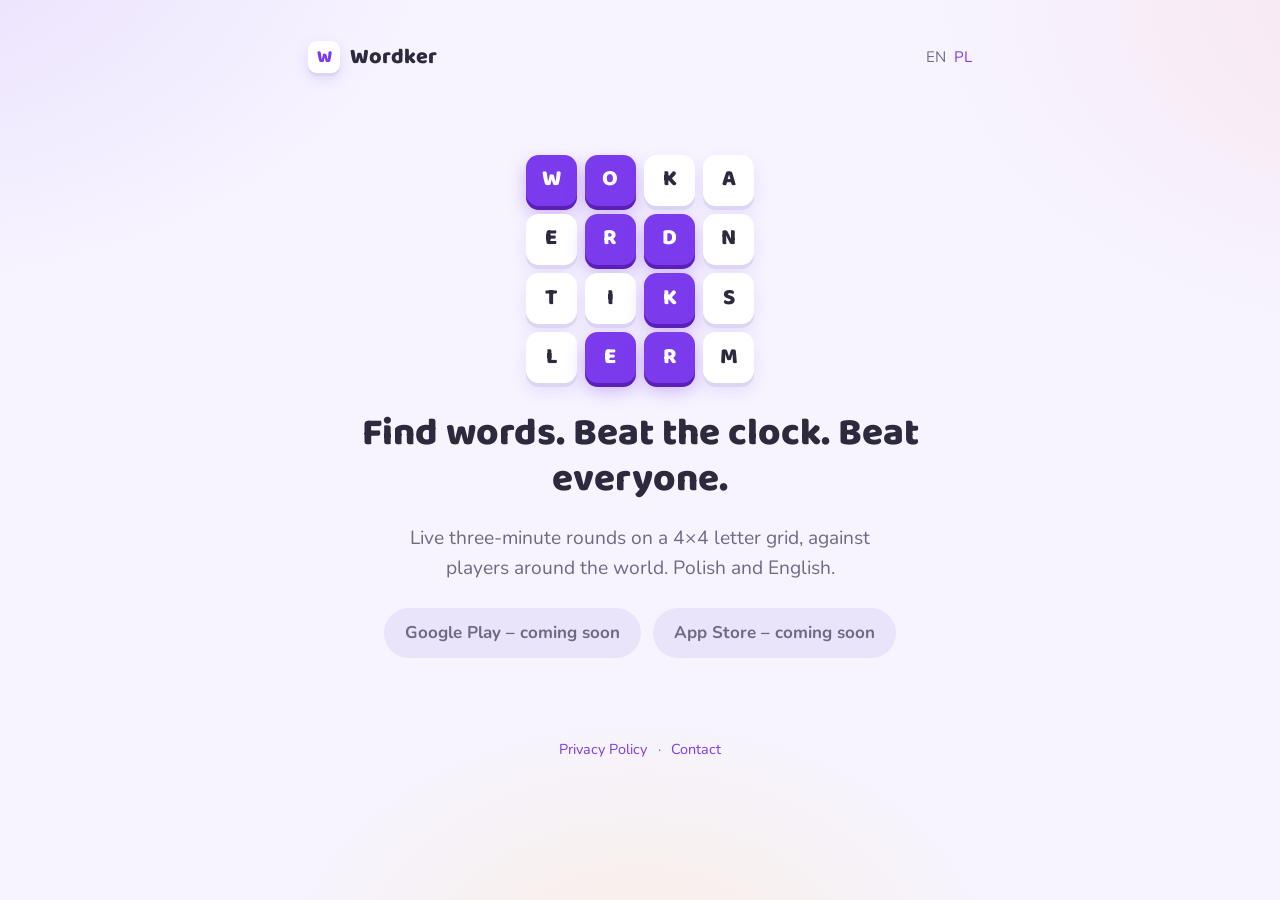
==== index.html @ 421f29ab "Add the wordker.app site with the privacy policy in English and Polish The stores and the app itself" ====
<!doctype html>
<html lang="en">
<head>
  <meta charset="utf-8">
  <meta name="viewport" content="width=device-width, initial-scale=1">
  <title>Wordker – the multiplayer word game</title>
  <meta name="description" content="Wordker is a multiplayer word game: find words on a 4x4 letter grid in live three-minute rounds, in Polish and English.">
  <link rel="preconnect" href="https://fonts.googleapis.com">
  <link rel="preconnect" href="https://fonts.gstatic.com" crossorigin>
  <link href="https://fonts.googleapis.com/css2?family=Baloo+2:wght@700;800&family=Nunito:wght@400;600;700&display=swap" rel="stylesheet">
  <link rel="stylesheet" href="/assets/site.css">
</head>
<body>
  <div class="wrap">
    <nav class="topbar">
      <a class="brand" href="/"><span class="tile">W</span>Wordker</a>
      <span class="lang">EN<a href="/pl/">PL</a></span>
    </nav>

    <section class="hero">
      <div class="grid" aria-hidden="true">
        <span class="on">W</span><span class="on">O</span><span>K</span><span>A</span>
        <span>E</span><span class="on">R</span><span class="on">D</span><span>N</span>
        <span>T</span><span>I</span><span class="on">K</span><span>S</span>
        <span>L</span><span class="on">E</span><span class="on">R</span><span>M</span>
      </div>
      <h1>Find words. Beat the clock. Beat everyone.</h1>
      <p class="lead">Live three-minute rounds on a 4×4 letter grid, against players around the world. Polish and English.</p>
      <div class="badges">
        <span class="badge soon">Google Play – coming soon</span>
        <span class="badge soon">App Store – coming soon</span>
      </div>
    </section>

    <footer>
      <a href="/privacy/">Privacy Policy</a> ·
      <a href="mailto:wordker@szymion.dev">Contact</a>
    </footer>
  </div>
</body>
</html>
---- assets/site.css ----
:root {
  --primary: #7C3AED;
  --accent: #FF6B6B;
  --sunny: #FFC93C;
  --mint: #2EE6A8;
  --bg: #F7F4FF;
  --surface: #FFFFFF;
  --text: #2D2A3E;
  --muted: #6E6A85;
}

* { box-sizing: border-box; }

html { color-scheme: light; }

body {
  margin: 0;
  font-family: "Nunito", system-ui, -apple-system, "Segoe UI", sans-serif;
  font-size: 17px;
  line-height: 1.6;
  color: var(--text);
  background:
    radial-gradient(60rem 40rem at -10% -10%, rgba(124, 58, 237, 0.12), transparent 60%),
    radial-gradient(50rem 35rem at 110% 0%, rgba(255, 107, 107, 0.10), transparent 60%),
    radial-gradient(40rem 30rem at 50% 110%, rgba(255, 201, 60, 0.14), transparent 60%),
    var(--bg);
  min-height: 100vh;
}

h1, h2, h3 {
  font-family: "Baloo 2", "Nunito", system-ui, sans-serif;
  color: var(--text);
  line-height: 1.2;
  margin: 0 0 0.5em;
}

h1 { font-size: 2.4rem; font-weight: 800; }
h2 { font-size: 1.45rem; font-weight: 700; margin-top: 2.2rem; }
h3 { font-size: 1.1rem; font-weight: 700; margin-top: 1.4rem; }

a { color: var(--primary); text-decoration: none; }
a:hover { text-decoration: underline; }

.wrap {
  max-width: 44rem;
  margin: 0 auto;
  padding: 2.5rem 1.25rem 4rem;
}

.topbar {
  display: flex;
  align-items: center;
  justify-content: space-between;
  gap: 1rem;
  flex-wrap: wrap;
  margin-bottom: 2rem;
}

.brand {
  display: inline-flex;
  align-items: center;
  gap: 0.6rem;
  font-family: "Baloo 2", sans-serif;
  font-weight: 800;
  font-size: 1.35rem;
  color: var(--text);
}

.brand:hover { text-decoration: none; }

.brand .tile {
  width: 2rem;
  height: 2rem;
  border-radius: 0.55rem;
  background: var(--surface);
  box-shadow: 0 3px 0 #DDD6F3, 0 6px 14px rgba(124, 58, 237, 0.15);
  display: grid;
  place-items: center;
  color: var(--primary);
  font-size: 1.1rem;
}

.lang {
  font-size: 0.95rem;
  color: var(--muted);
}

.lang a { margin-left: 0.5rem; }

.card {
  background: var(--surface);
  border-radius: 1.4rem;
  padding: 2rem 2rem 2.25rem;
  box-shadow: 0 12px 40px rgba(124, 58, 237, 0.10);
}

.card p:first-of-type { margin-top: 0; }

.meta { color: var(--muted); font-size: 0.95rem; margin-bottom: 1.5rem; }

ul { padding-left: 1.3rem; }
li { margin: 0.25rem 0; }

.hero {
  text-align: center;
  padding: 3rem 0 2rem;
}

.hero .grid {
  display: inline-grid;
  grid-template-columns: repeat(4, 3.2rem);
  gap: 0.5rem;
  margin: 0 auto 1.75rem;
}

.hero .grid span {
  height: 3.2rem;
  border-radius: 0.8rem;
  background: var(--surface);
  box-shadow: 0 4px 0 #DDD6F3, 0 8px 18px rgba(124, 58, 237, 0.12);
  display: grid;
  place-items: center;
  font-family: "Baloo 2", sans-serif;
  font-weight: 800;
  font-size: 1.4rem;
}

.hero .grid span.on {
  background: var(--primary);
  color: #fff;
  box-shadow: 0 4px 0 #5B21B6, 0 8px 18px rgba(124, 58, 237, 0.35);
}

.hero p.lead { font-size: 1.2rem; color: var(--muted); max-width: 30rem; margin: 0 auto 1.5rem; }

.badges { display: flex; gap: 0.75rem; justify-content: center; flex-wrap: wrap; }

.badge {
  display: inline-block;
  padding: 0.7rem 1.3rem;
  border-radius: 999px;
  font-weight: 700;
  background: var(--text);
  color: #fff;
}

.badge.soon { background: #E9E4FA; color: var(--muted); }
.badge:hover { text-decoration: none; }

footer {
  margin-top: 3rem;
  color: var(--muted);
  font-size: 0.9rem;
  text-align: center;
}

footer a { margin: 0 0.4rem; }

@media (max-width: 480px) {
  body { font-size: 16px; }
  h1 { font-size: 1.9rem; }
  .card { padding: 1.4rem 1.2rem 1.6rem; }
  .hero .grid { grid-template-columns: repeat(4, 2.7rem); }
  .hero .grid span { height: 2.7rem; font-size: 1.2rem; }
}
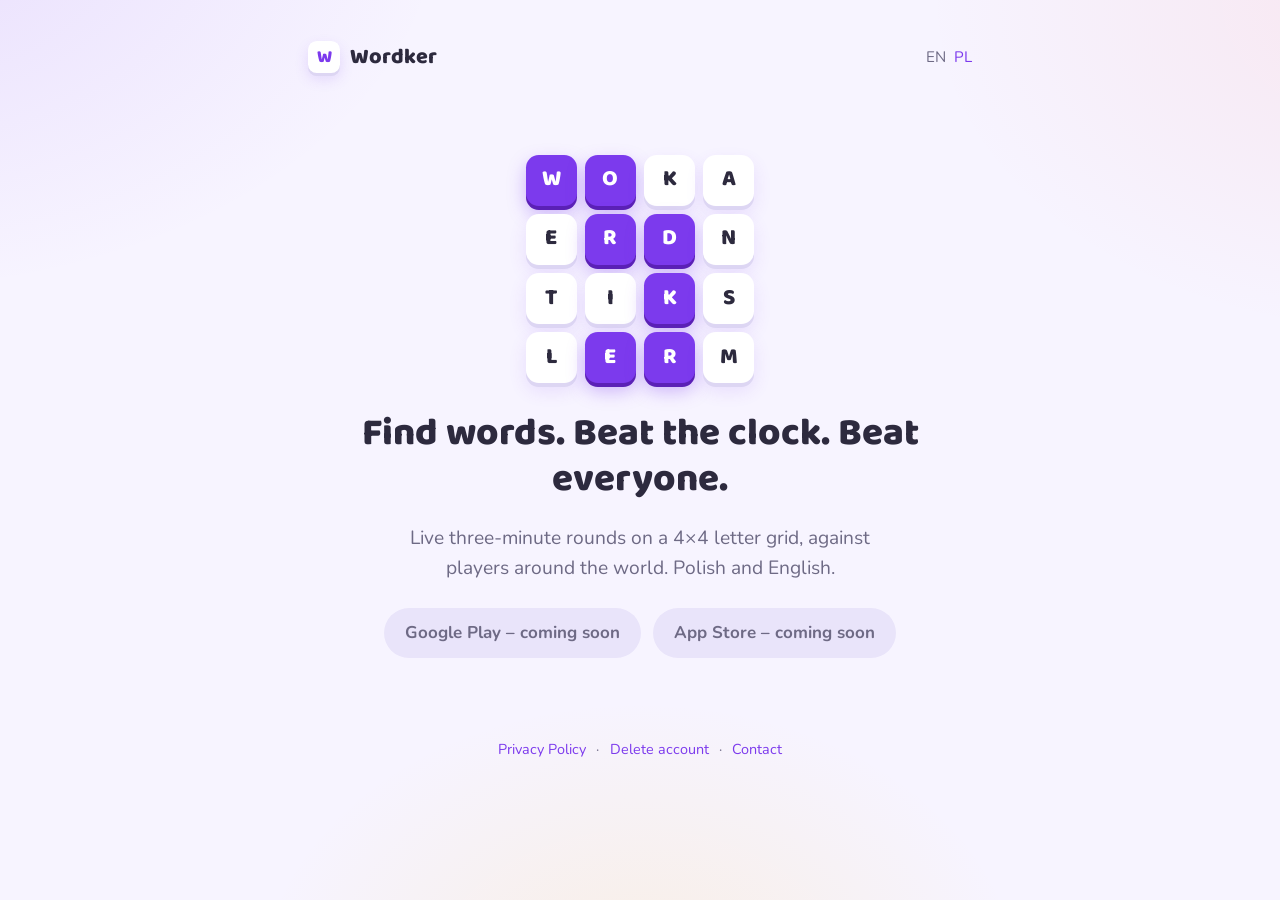
==== commit f55dde86: "Add the account deletion page and update the privacy policy The stores want a public URL for deletin" ====
--- a/index.html
+++ b/index.html
@@ -34,6 +34,7 @@
 
     <footer>
       <a href="/privacy/">Privacy Policy</a> ·
+      <a href="/delete-account/">Delete account</a> ·
       <a href="mailto:wordker@szymion.dev">Contact</a>
     </footer>
   </div>
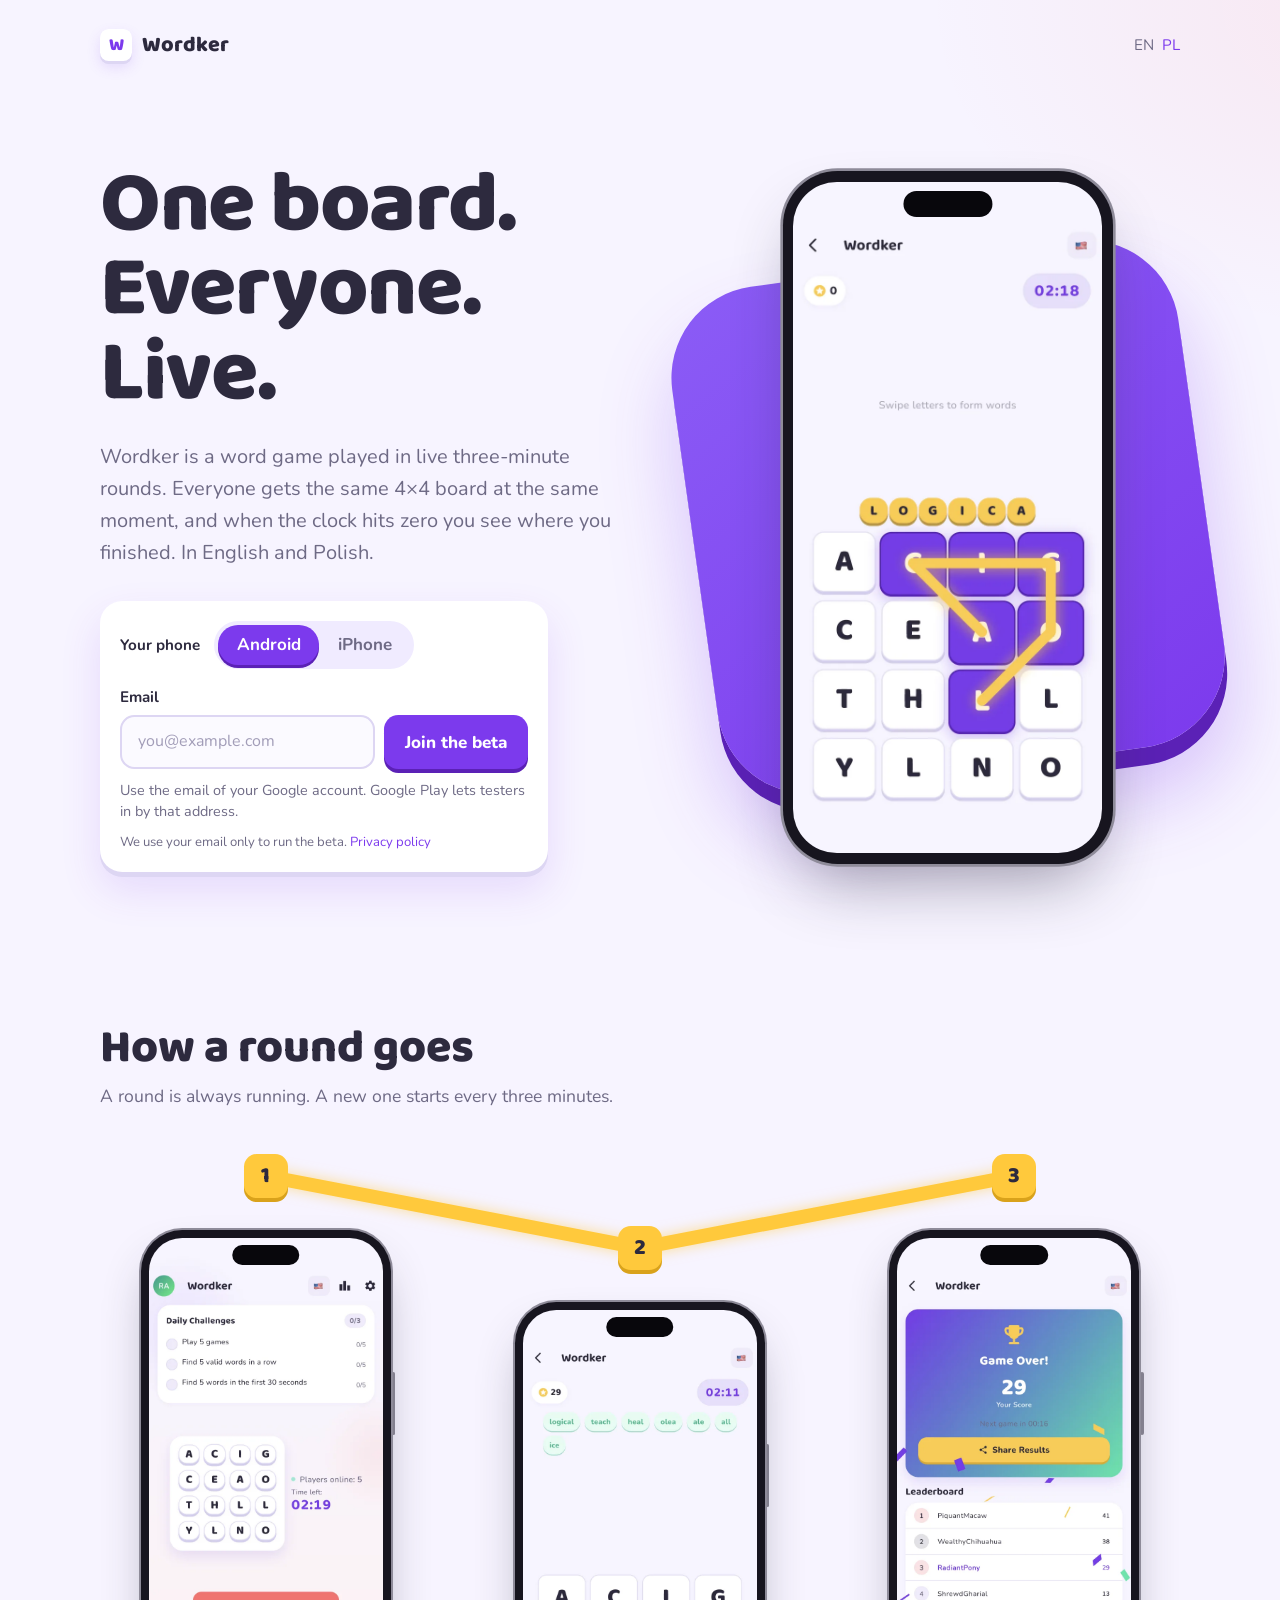
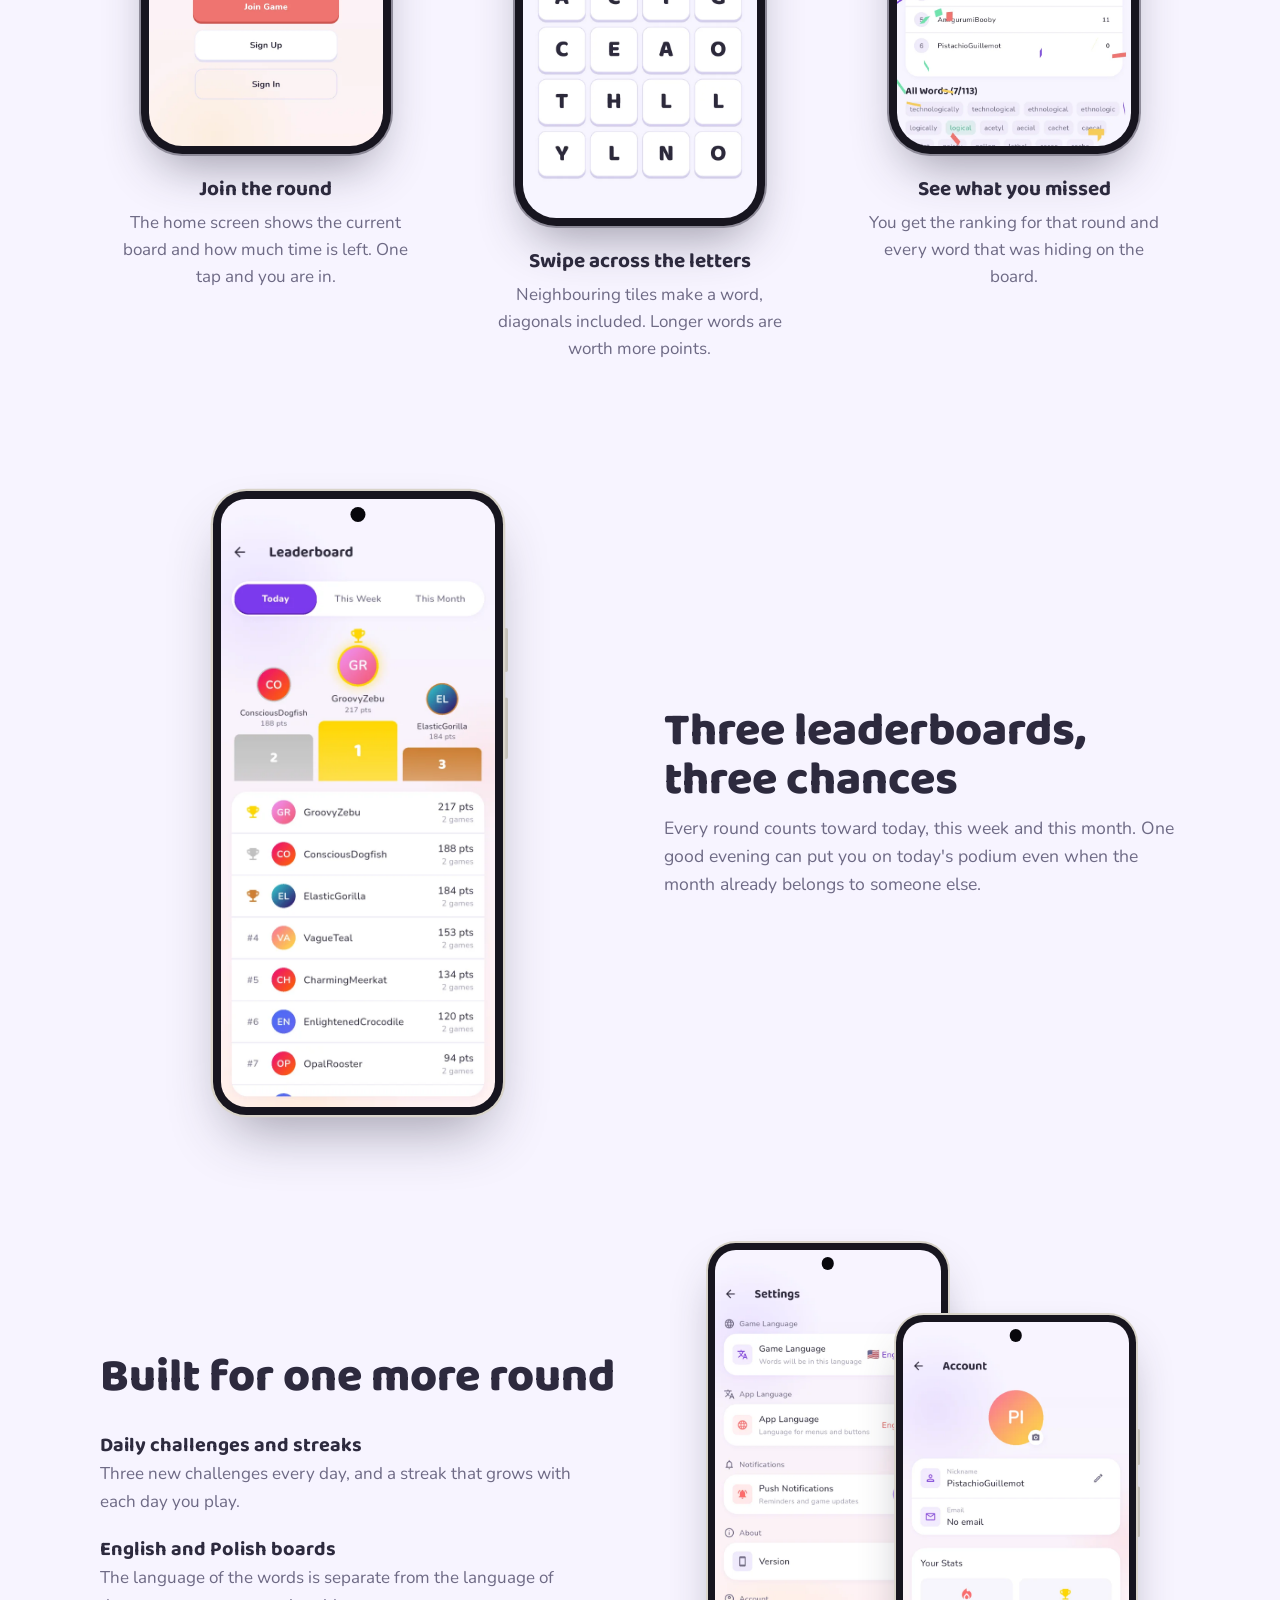
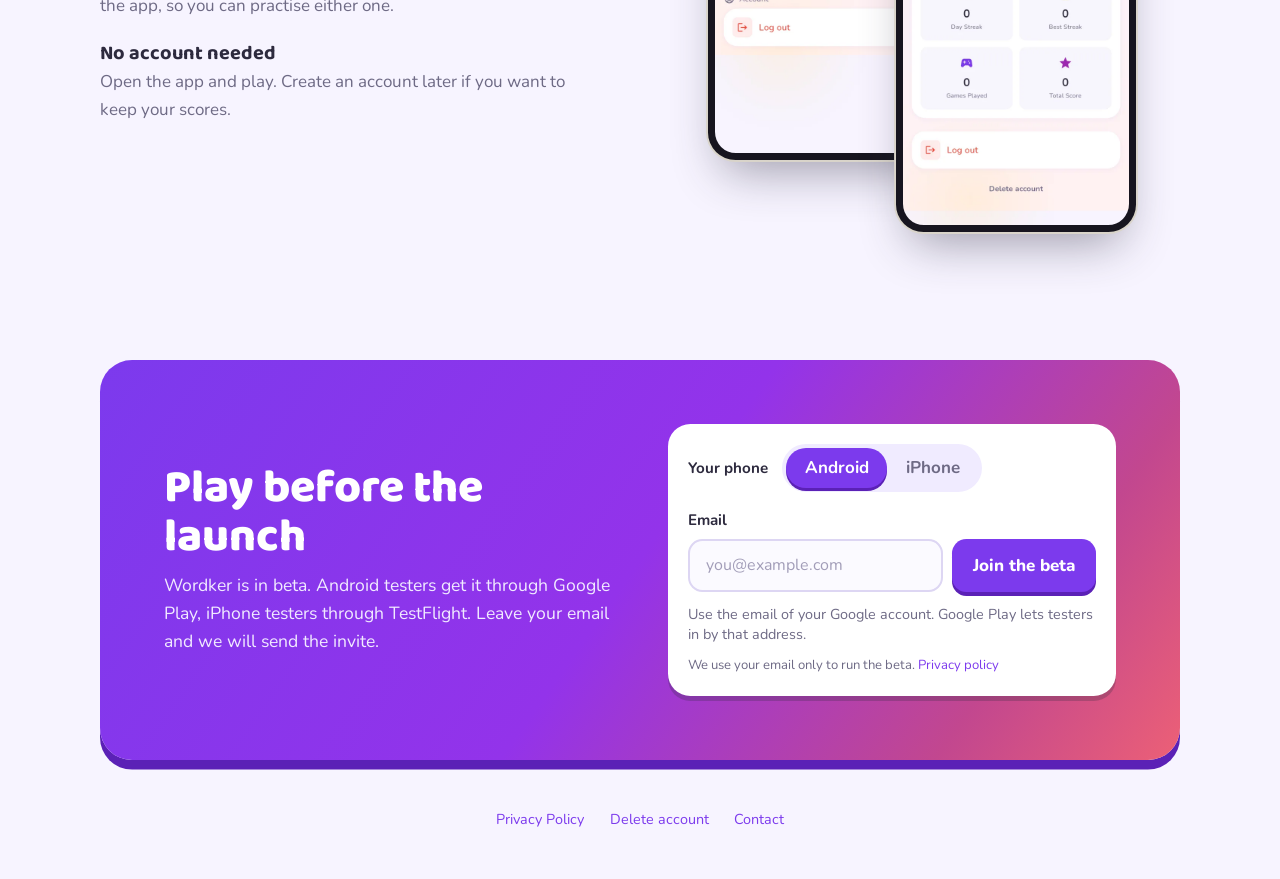
==== commit 9fb0fd3f: "Replace the coming-soon page with a landing page and beta sign-up The home page (EN and PL) now show" ====
--- a/index.html
+++ b/index.html
@@ -3,40 +3,187 @@
 <head>
   <meta charset="utf-8">
   <meta name="viewport" content="width=device-width, initial-scale=1">
-  <title>Wordker – the multiplayer word game</title>
-  <meta name="description" content="Wordker is a multiplayer word game: find words on a 4x4 letter grid in live three-minute rounds, in Polish and English.">
+  <title>Wordker – the live multiplayer word game</title>
+  <meta name="description" content="Wordker is a live multiplayer word game: every three minutes everyone gets the same 4×4 letter board. In English and Polish. Join the beta on Android or iPhone.">
+  <link rel="canonical" href="https://wordker.app/">
+  <link rel="alternate" hreflang="en" href="https://wordker.app/">
+  <link rel="alternate" hreflang="pl" href="https://wordker.app/pl/">
+  <meta property="og:type" content="website">
+  <meta property="og:url" content="https://wordker.app/">
+  <meta property="og:title" content="Wordker – one board, everyone, live">
+  <meta property="og:description" content="Every three minutes everyone gets the same 4×4 letter board. Join the beta on Android or iPhone.">
+  <meta property="og:image" content="https://wordker.app/assets/og-en.jpg">
+  <meta name="twitter:card" content="summary_large_image">
+  <meta name="theme-color" content="#7C3AED">
+  <link rel="icon" type="image/png" sizes="32x32" href="/assets/icons/favicon-32.png">
+  <link rel="icon" type="image/png" sizes="192x192" href="/assets/icons/icon-192.png">
+  <link rel="apple-touch-icon" href="/assets/icons/apple-touch-icon.png">
   <link rel="preconnect" href="https://fonts.googleapis.com">
   <link rel="preconnect" href="https://fonts.gstatic.com" crossorigin>
-  <link href="https://fonts.googleapis.com/css2?family=Baloo+2:wght@700;800&family=Nunito:wght@400;600;700&display=swap" rel="stylesheet">
+  <link href="https://fonts.googleapis.com/css2?family=Baloo+2:wght@700;800&family=Nunito:wght@400;600;700;800&display=swap" rel="stylesheet">
   <link rel="stylesheet" href="/assets/site.css">
+  <link rel="stylesheet" href="/assets/landing.css">
+  <script>document.documentElement.classList.add('js');</script>
 </head>
-<body>
-  <div class="wrap">
+<body class="landing">
+  <div class="shell">
     <nav class="topbar">
       <a class="brand" href="/"><span class="tile">W</span>Wordker</a>
-      <span class="lang">EN<a href="/pl/">PL</a></span>
+      <span class="lang">EN<a href="/pl/" hreflang="pl" lang="pl">PL</a></span>
     </nav>
 
-    <section class="hero">
-      <div class="grid" aria-hidden="true">
-        <span class="on">W</span><span class="on">O</span><span>K</span><span>A</span>
-        <span>E</span><span class="on">R</span><span class="on">D</span><span>N</span>
-        <span>T</span><span>I</span><span class="on">K</span><span>S</span>
-        <span>L</span><span class="on">E</span><span class="on">R</span><span>M</span>
-      </div>
-      <h1>Find words. Beat the clock. Beat everyone.</h1>
-      <p class="lead">Live three-minute rounds on a 4×4 letter grid, against players around the world. Polish and English.</p>
-      <div class="badges">
-        <span class="badge soon">Google Play – coming soon</span>
-        <span class="badge soon">App Store – coming soon</span>
-      </div>
-    </section>
+    <main>
+      <section class="lp-hero">
+        <div>
+          <h1 class="lp-title"><span>One board.</span><span>Everyone.</span><span>Live.</span></h1>
+          <p class="lp-lead">Wordker is a word game played in live three-minute rounds. Everyone gets the same 4×4 board at the same moment, and when the clock hits zero you see where you finished. In English and Polish.</p>
+
+          <form class="beta-form" action="https://api.wordker.app/api/beta/signup/" method="post" novalidate>
+            <div class="beta-platform" role="radiogroup" aria-labelledby="beta-platform-hero">
+              <span class="beta-label" id="beta-platform-hero">Your phone</span>
+              <span class="seg">
+                <label><input type="radio" name="platform" value="android" checked><span>Android</span></label>
+                <label><input type="radio" name="platform" value="ios"><span>iPhone</span></label>
+              </span>
+            </div>
+            <label class="beta-label" for="beta-email-hero">Email</label>
+            <div class="beta-row">
+              <input id="beta-email-hero" type="email" name="email" autocomplete="email" inputmode="email" placeholder="you@example.com" required>
+              <button class="btn" type="submit">Join the beta</button>
+            </div>
+            <div class="beta-trap" aria-hidden="true">
+              <label>Leave this field empty <input type="text" name="website" tabindex="-1" autocomplete="off"></label>
+            </div>
+            <p class="beta-hint">Use the email of your Google account. Google Play lets testers in by that address.</p>
+            <p class="beta-status" role="alert"></p>
+            <p class="beta-consent">We use your email only to run the beta. <a href="/privacy/#beta">Privacy policy</a></p>
+            <noscript><p class="beta-status">This form needs JavaScript. You can also write to <a href="mailto:wordker@szymion.dev">wordker@szymion.dev</a>.</p></noscript>
+            <div class="beta-done" tabindex="-1">
+              <h3>You joined the beta list</h3>
+              <p></p>
+            </div>
+          </form>
+        </div>
+
+        <div class="lp-hero-device">
+          <div class="device device-iphone">
+            <img src="/assets/screens/en/04-game-selecting.webp" width="660" height="1434" alt="A Wordker round in progress: the word LOGICA is being swiped across the 4×4 letter board with 2:18 left on the clock.">
+          </div>
+        </div>
+      </section>
+
+      <section class="lp-section" aria-labelledby="round-title">
+        <h2 class="lp-h2" id="round-title">How a round goes</h2>
+        <p class="lp-sub">A round is always running. A new one starts every three minutes.</p>
+
+        <div class="steps-wrap">
+          <svg class="steps-path" viewBox="0 0 100 116" preserveAspectRatio="none" aria-hidden="true">
+            <path d="M15.33 22 L50 94 L84.67 22" vector-effect="non-scaling-stroke"/>
+          </svg>
+          <ol class="steps">
+            <li class="step">
+              <span class="step-num" aria-hidden="true">1</span>
+              <div class="device device-iphone">
+                <img src="/assets/screens/en/03-home.webp" width="660" height="1434" loading="lazy" alt="Home screen with today's challenges, a preview of the current board, the number of players online and a Join Game button.">
+              </div>
+              <h3>Join the round</h3>
+              <p>The home screen shows the current board and how much time is left. One tap and you are in.</p>
+            </li>
+            <li class="step">
+              <span class="step-num" aria-hidden="true">2</span>
+              <div class="device device-iphone">
+                <img src="/assets/screens/en/05-game-words.webp" width="660" height="1434" loading="lazy" alt="Game screen with seven found words above the letter board and a score of 29.">
+              </div>
+              <h3>Swipe across the letters</h3>
+              <p>Neighbouring tiles make a word, diagonals included. Longer words are worth more points.</p>
+            </li>
+            <li class="step">
+              <span class="step-num" aria-hidden="true">3</span>
+              <div class="device device-iphone">
+                <img src="/assets/screens/en/06-results.webp" width="660" height="1434" loading="lazy" alt="Results screen: a score of 29, third place in the round, and the full list of words that were on the board.">
+              </div>
+              <h3>See what you missed</h3>
+              <p>You get the ranking for that round and every word that was hiding on the board.</p>
+            </li>
+          </ol>
+        </div>
+      </section>
+
+      <section class="lp-section lp-row" aria-labelledby="ranks-title">
+        <div class="lp-row-media">
+          <div class="device device-pixel">
+            <img src="/assets/screens/en/07-leaderboard.webp" width="600" height="1333" loading="lazy" alt="Leaderboard with a podium for the top three players and tabs for today, this week and this month.">
+          </div>
+        </div>
+        <div>
+          <h2 class="lp-h2" id="ranks-title">Three leaderboards, three chances</h2>
+          <p class="lp-sub">Every round counts toward today, this week and this month. One good evening can put you on today's podium even when the month already belongs to someone else.</p>
+        </div>
+      </section>
+
+      <section class="lp-section lp-row" aria-labelledby="more-title">
+        <div>
+          <h2 class="lp-h2" id="more-title">Built for one more round</h2>
+          <dl class="lp-facts">
+            <dt>Daily challenges and streaks</dt>
+            <dd>Three new challenges every day, and a streak that grows with each day you play.</dd>
+            <dt>English and Polish boards</dt>
+            <dd>The language of the words is separate from the language of the app, so you can practise either one.</dd>
+            <dt>No account needed</dt>
+            <dd>Open the app and play. Create an account later if you want to keep your scores.</dd>
+          </dl>
+        </div>
+        <div class="lp-row-media lp-pair">
+          <div class="device device-pixel">
+            <img src="/assets/screens/en/08-settings.webp" width="600" height="1333" loading="lazy" alt="Settings screen with separate choices for the game language and the app language.">
+          </div>
+          <div class="device device-pixel">
+            <img src="/assets/screens/en/09-account.webp" width="600" height="1333" loading="lazy" alt="Account screen with day streak, best streak, games played and total score.">
+          </div>
+        </div>
+      </section>
+
+      <section class="lp-band" aria-labelledby="beta-title">
+        <div>
+          <h2 class="lp-h2" id="beta-title">Play before the launch</h2>
+          <p class="lp-sub">Wordker is in beta. Android testers get it through Google Play, iPhone testers through TestFlight. Leave your email and we will send the invite.</p>
+        </div>
+
+        <form class="beta-form" action="https://api.wordker.app/api/beta/signup/" method="post" novalidate>
+          <div class="beta-platform" role="radiogroup" aria-labelledby="beta-platform-band">
+            <span class="beta-label" id="beta-platform-band">Your phone</span>
+            <span class="seg">
+              <label><input type="radio" name="platform" value="android" checked><span>Android</span></label>
+              <label><input type="radio" name="platform" value="ios"><span>iPhone</span></label>
+            </span>
+          </div>
+          <label class="beta-label" for="beta-email-band">Email</label>
+          <div class="beta-row">
+            <input id="beta-email-band" type="email" name="email" autocomplete="email" inputmode="email" placeholder="you@example.com" required>
+            <button class="btn" type="submit">Join the beta</button>
+          </div>
+          <div class="beta-trap" aria-hidden="true">
+            <label>Leave this field empty <input type="text" name="website" tabindex="-1" autocomplete="off"></label>
+          </div>
+          <p class="beta-hint">Use the email of your Google account. Google Play lets testers in by that address.</p>
+          <p class="beta-status" role="alert"></p>
+          <p class="beta-consent">We use your email only to run the beta. <a href="/privacy/#beta">Privacy policy</a></p>
+          <noscript><p class="beta-status">This form needs JavaScript. You can also write to <a href="mailto:wordker@szymion.dev">wordker@szymion.dev</a>.</p></noscript>
+          <div class="beta-done" tabindex="-1">
+            <h3>You joined the beta list</h3>
+            <p></p>
+          </div>
+        </form>
+      </section>
+    </main>
 
     <footer>
-      <a href="/privacy/">Privacy Policy</a> ·
-      <a href="/delete-account/">Delete account</a> ·
+      <a href="/privacy/">Privacy Policy</a>
+      <a href="/delete-account/">Delete account</a>
       <a href="mailto:wordker@szymion.dev">Contact</a>
     </footer>
   </div>
+
+  <script src="/assets/beta.js" defer></script>
 </body>
 </html>
--- a/assets/site.css
+++ b/assets/site.css
@@ -101,38 +101,6 @@
 ul { padding-left: 1.3rem; }
 li { margin: 0.25rem 0; }
 
-.hero {
-  text-align: center;
-  padding: 3rem 0 2rem;
-}
-
-.hero .grid {
-  display: inline-grid;
-  grid-template-columns: repeat(4, 3.2rem);
-  gap: 0.5rem;
-  margin: 0 auto 1.75rem;
-}
-
-.hero .grid span {
-  height: 3.2rem;
-  border-radius: 0.8rem;
-  background: var(--surface);
-  box-shadow: 0 4px 0 #DDD6F3, 0 8px 18px rgba(124, 58, 237, 0.12);
-  display: grid;
-  place-items: center;
-  font-family: "Baloo 2", sans-serif;
-  font-weight: 800;
-  font-size: 1.4rem;
-}
-
-.hero .grid span.on {
-  background: var(--primary);
-  color: #fff;
-  box-shadow: 0 4px 0 #5B21B6, 0 8px 18px rgba(124, 58, 237, 0.35);
-}
-
-.hero p.lead { font-size: 1.2rem; color: var(--muted); max-width: 30rem; margin: 0 auto 1.5rem; }
-
 .badges { display: flex; gap: 0.75rem; justify-content: center; flex-wrap: wrap; }
 
 .badge {
@@ -160,6 +128,4 @@
   body { font-size: 16px; }
   h1 { font-size: 1.9rem; }
   .card { padding: 1.4rem 1.2rem 1.6rem; }
-  .hero .grid { grid-template-columns: repeat(4, 2.7rem); }
-  .hero .grid span { height: 2.7rem; font-size: 1.2rem; }
 }
--- a/assets/landing.css
+++ b/assets/landing.css
@@ -0,0 +1,522 @@
+/* Landing page (/ and /pl/). Loaded after site.css, which carries the
+   palette, the fonts and the shared top bar and footer. */
+
+.landing {
+  --edge: #DDD6F3;            /* bottom edge of a white tile */
+  --primary-edge: #5B21B6;    /* bottom edge of a violet tile */
+  --sunny-edge: #D9A21B;
+  --ink: #17151F;             /* phone bezels */
+  overflow-x: clip;
+}
+
+.shell {
+  max-width: 70rem;
+  margin: 0 auto;
+  padding: 0 1.25rem;
+}
+
+.landing .topbar { padding-top: 1.75rem; margin-bottom: 0; }
+
+.landing a:focus-visible,
+.landing button:focus-visible,
+.landing input:focus-visible {
+  outline: 3px solid var(--text);
+  outline-offset: 3px;
+}
+
+.sr-only {
+  position: absolute;
+  width: 1px;
+  height: 1px;
+  overflow: hidden;
+  clip-path: inset(50%);
+  white-space: nowrap;
+}
+
+/* ---------- Phone frames ----------
+   Drawn in CSS around the raw captures. Every measure derives from --w (the
+   outer width of the phone), so a frame scales by setting that one value. */
+
+.device {
+  --w: 280px;
+  position: relative;
+  flex: none;
+  width: var(--w);
+  padding: var(--bezel);
+  background: var(--ink);
+  border-radius: var(--corner);
+  box-shadow:
+    0 0 0 calc(var(--w) * 0.008) var(--frame),
+    0 calc(var(--w) * 0.1) calc(var(--w) * 0.2) calc(var(--w) * -0.06) rgba(45, 42, 62, 0.45);
+}
+
+.device img {
+  display: block;
+  width: 100%;
+  height: auto;
+  border-radius: calc(var(--corner) - var(--bezel));
+  background: var(--bg);
+}
+
+/* The camera cut-out: Dynamic Island on the iPhone, punch hole on the Pixel. */
+.device::before {
+  content: "";
+  position: absolute;
+  z-index: 1;
+  left: 50%;
+  translate: -50% 0;
+  background: #08070C;
+  border-radius: 999px;
+}
+
+/* Side keys, as one strip per side poking out from behind the frame. */
+.device::after {
+  content: "";
+  position: absolute;
+  z-index: -1;
+  width: calc(var(--w) * 0.014);
+  border-radius: 2px;
+  background: var(--frame);
+}
+
+.device-iphone {
+  --bezel: calc(var(--w) * 0.032);
+  --corner: calc(var(--w) * 0.165);
+  --frame: #8E8B99;
+}
+
+.device-iphone img { aspect-ratio: 1320 / 2868; }
+
+.device-iphone::before {
+  top: calc(var(--bezel) + var(--w) * 0.028);
+  width: calc(var(--w) * 0.27);
+  height: calc(var(--w) * 0.078);
+}
+
+.device-iphone::after {
+  right: calc(var(--w) * -0.018);
+  top: 27%;
+  height: 12%;
+}
+
+.device-pixel {
+  --bezel: calc(var(--w) * 0.028);
+  --corner: calc(var(--w) * 0.115);
+  --frame: #D9D4CA;
+}
+
+.device-pixel img { aspect-ratio: 1080 / 2400; }
+
+.device-pixel::before {
+  top: calc(var(--bezel) + var(--w) * 0.03);
+  width: calc(var(--w) * 0.052);
+  height: calc(var(--w) * 0.052);
+}
+
+.device-pixel::after {
+  right: calc(var(--w) * -0.018);
+  top: 22%;
+  height: 7%;
+  box-shadow: 0 calc(var(--w) * 0.24) 0 0 var(--frame), 0 calc(var(--w) * 0.3) 0 0 var(--frame);
+}
+
+/* ---------- Hero ---------- */
+
+.lp-hero {
+  display: grid;
+  grid-template-columns: minmax(0, 1.1fr) minmax(0, 0.9fr);
+  align-items: center;
+  gap: 3rem;
+  padding-top: clamp(2.5rem, 6vw, 5rem);
+}
+
+.lp-title {
+  font-size: clamp(2.9rem, 7.2vw, 5.4rem);
+  font-weight: 800;
+  line-height: 0.98;
+  letter-spacing: -0.015em;
+  margin: 0 0 1.5rem;
+}
+
+.lp-title span { display: block; }
+
+/* The Polish lines are longer; keep each on one line next to the phone. */
+:lang(pl) .lp-title { font-size: clamp(2.5rem, 6vw, 4.6rem); }
+
+.lp-lead {
+  font-size: clamp(1.1rem, 1.6vw, 1.25rem);
+  color: var(--muted);
+  max-width: 33rem;
+  margin: 0 0 2rem;
+}
+
+.lp-hero-device {
+  position: relative;
+  display: grid;
+  justify-items: center;
+  padding: 2rem 0;
+}
+
+.lp-hero-device .device { --w: clamp(250px, 27vw, 330px); }
+
+/* One oversized selected tile behind the phone. */
+.lp-hero-device::before {
+  content: "";
+  position: absolute;
+  top: 50%;
+  left: 50%;
+  width: min(34rem, 110%);
+  aspect-ratio: 1;
+  translate: -50% -50%;
+  rotate: -8deg;
+  border-radius: 18%;
+  background: linear-gradient(150deg, #8B5CF6, var(--primary));
+  box-shadow: 0 1.1rem 0 var(--primary-edge), 0 3rem 5rem rgba(124, 58, 237, 0.28);
+}
+
+/* ---------- Beta sign-up form ---------- */
+
+.beta-form {
+  max-width: 28rem;
+  padding: 1.25rem;
+  background: var(--surface);
+  color: var(--text);
+  border-radius: 1.4rem;
+  box-shadow: 0 5px 0 var(--edge), 0 18px 40px rgba(124, 58, 237, 0.14);
+}
+
+.beta-platform {
+  display: flex;
+  align-items: center;
+  flex-wrap: wrap;
+  gap: 0.5rem 0.9rem;
+  margin-bottom: 1rem;
+}
+
+.beta-label {
+  font-weight: 700;
+  font-size: 0.95rem;
+}
+
+.seg {
+  display: inline-grid;
+  grid-auto-flow: column;
+  padding: 4px;
+  border-radius: 999px;
+  background: #F0EBFF;
+}
+
+.seg label { position: relative; }
+
+.seg input {
+  position: absolute;
+  inset: 0;
+  margin: 0;
+  opacity: 0;
+  cursor: pointer;
+}
+
+.seg span {
+  display: block;
+  padding: 0.4rem 1.15rem;
+  border-radius: 999px;
+  font-weight: 700;
+  color: var(--muted);
+}
+
+.seg input:checked + span {
+  background: var(--primary);
+  color: #fff;
+  box-shadow: 0 3px 0 var(--primary-edge);
+}
+
+.seg input:focus-visible + span {
+  outline: 3px solid var(--text);
+  outline-offset: 2px;
+}
+
+.beta-form label.beta-label { display: block; margin-bottom: 0.4rem; }
+
+.beta-row {
+  display: flex;
+  gap: 0.6rem;
+}
+
+.beta-row input {
+  flex: 1;
+  min-width: 0;
+  padding: 0.75rem 1rem;
+  font: inherit;
+  font-size: 1rem;
+  color: var(--text);
+  background: #FBFAFF;
+  border: 2px solid var(--edge);
+  border-radius: 0.9rem;
+}
+
+.beta-row input::placeholder { color: #A29DB8; }
+.beta-row input[aria-invalid="true"] { border-color: #C0303B; }
+
+.btn {
+  padding: 0.75rem 1.3rem;
+  font: inherit;
+  font-weight: 800;
+  white-space: nowrap;
+  color: #fff;
+  background: var(--primary);
+  border: 0;
+  border-radius: 0.9rem;
+  box-shadow: 0 4px 0 var(--primary-edge);
+  cursor: pointer;
+}
+
+.btn:active { translate: 0 2px; box-shadow: 0 2px 0 var(--primary-edge); }
+.btn[disabled] { opacity: 0.6; cursor: progress; }
+
+.beta-hint,
+.beta-status,
+.beta-consent {
+  margin: 0.7rem 0 0;
+  font-size: 0.9rem;
+  line-height: 1.45;
+  color: var(--muted);
+}
+
+.beta-status { color: #B3261E; font-weight: 700; }
+.beta-status:empty { display: none; }
+.beta-consent { font-size: 0.82rem; }
+
+/* Honeypot: off-screen rather than display:none, which bots skip. */
+.beta-trap {
+  position: absolute;
+  left: -200vw;
+  width: 1px;
+  height: 1px;
+  opacity: 0;
+}
+
+.beta-done { display: none; }
+.beta-form.is-done > :not(.beta-done) { display: none; }
+.beta-form.is-done .beta-done { display: block; }
+.beta-done:focus { outline: none; }
+
+.beta-done h3 {
+  display: flex;
+  align-items: center;
+  gap: 0.7rem;
+  margin: 0 0 0.5rem;
+  font-size: 1.35rem;
+}
+
+.beta-done h3::before {
+  content: "✓";
+  flex: none;
+  display: grid;
+  place-items: center;
+  width: 2.2rem;
+  height: 2.2rem;
+  border-radius: 0.65rem;
+  font-size: 1.2rem;
+  color: #0B5B41;
+  background: var(--mint);
+  box-shadow: 0 3px 0 #1FB886;
+}
+
+.beta-done p { margin: 0; color: var(--muted); overflow-wrap: anywhere; }
+
+/* ---------- How a round goes ---------- */
+
+.lp-section { padding-top: clamp(4.5rem, 10vw, 8rem); }
+
+.lp-h2 {
+  font-size: clamp(1.9rem, 4vw, 2.9rem);
+  font-weight: 800;
+  line-height: 1.05;
+  margin: 0 0 0.6rem;
+}
+
+.lp-sub {
+  max-width: 36rem;
+  margin: 0;
+  font-size: 1.1rem;
+  color: var(--muted);
+}
+
+.steps-wrap {
+  --drop: 72px;               /* how much lower the middle step sits */
+  --chip: 44px;
+  position: relative;
+  margin-top: 2.75rem;
+}
+
+/* The swipe path from the game, joining the three step numbers. Its viewBox
+   is 100 wide and stretched, so x is a percentage and y is in pixels. */
+.steps-path {
+  position: absolute;
+  top: 0;
+  left: 0;
+  width: 100%;
+  height: 116px;
+  overflow: visible;
+  filter: drop-shadow(0 0 7px rgba(255, 201, 60, 0.55));
+}
+
+.steps-path path {
+  fill: none;
+  stroke: var(--sunny);
+  stroke-width: 14;
+  stroke-linecap: round;
+  stroke-linejoin: round;
+}
+
+.steps {
+  position: relative;
+  display: grid;
+  grid-template-columns: repeat(3, minmax(0, 1fr));
+  column-gap: 4%;
+  margin: 0;
+  padding: 0;
+  list-style: none;
+}
+
+.step {
+  display: grid;
+  justify-items: center;
+  align-content: start;
+  margin: 0;
+  text-align: center;
+}
+
+.step:nth-child(2) { margin-top: var(--drop); }
+
+.step-num {
+  display: grid;
+  place-items: center;
+  width: var(--chip);
+  height: var(--chip);
+  border-radius: 0.8rem;
+  font-family: "Baloo 2", sans-serif;
+  font-weight: 800;
+  font-size: 1.4rem;
+  line-height: 1;
+  color: var(--text);
+  background: var(--sunny);
+  box-shadow: 0 4px 0 var(--sunny-edge);
+}
+
+.step .device {
+  --w: clamp(190px, 21vw, 250px);
+  margin: 2rem 0 1.5rem;
+}
+
+.step h3 { margin: 0 0 0.35rem; font-size: 1.3rem; }
+.step p { margin: 0; max-width: 19rem; color: var(--muted); }
+
+/* ---------- Feature rows ---------- */
+
+.lp-row {
+  display: grid;
+  grid-template-columns: repeat(2, minmax(0, 1fr));
+  align-items: center;
+  gap: 3rem;
+}
+
+.lp-row-media {
+  display: flex;
+  justify-content: center;
+  align-items: flex-start;
+}
+
+.lp-row-media .device { --w: clamp(220px, 24vw, 290px); }
+
+.lp-pair .device { --w: clamp(180px, 20vw, 240px); }
+.lp-pair .device + .device { margin: 4.5rem 0 0 -3.25rem; }
+
+.lp-facts { margin: 2rem 0 0; }
+.lp-facts dt {
+  margin-top: 1.4rem;
+  font-family: "Baloo 2", sans-serif;
+  font-weight: 700;
+  font-size: 1.25rem;
+  line-height: 1.2;
+}
+.lp-facts dd { margin: 0.2rem 0 0; max-width: 30rem; color: var(--muted); }
+
+/* ---------- Closing sign-up band ---------- */
+
+.lp-band {
+  display: grid;
+  grid-template-columns: minmax(0, 1fr) minmax(0, 28rem);
+  align-items: center;
+  gap: 2.5rem;
+  margin-top: clamp(4.5rem, 10vw, 8rem);
+  padding: clamp(1.75rem, 5vw, 4rem);
+  color: #fff;
+  border-radius: 2rem;
+  background: linear-gradient(125deg, var(--primary) 0%, #9333EA 50%, #C2478F 82%, var(--accent) 108%);
+  box-shadow: 0 0.6rem 0 var(--primary-edge);
+}
+
+.lp-band .lp-h2 { color: #fff; }
+.lp-band .lp-sub { color: #F1EAFF; }
+.lp-band .beta-form { box-shadow: 0 5px 0 rgba(45, 42, 62, 0.25); }
+
+.landing footer {
+  display: flex;
+  flex-wrap: wrap;
+  justify-content: center;
+  gap: 0.4rem 1.6rem;
+  padding-bottom: 3rem;
+}
+
+.landing footer a { margin: 0; }
+
+/* ---------- Motion: the swipe path draws itself once, on scroll ---------- */
+
+@media (prefers-reduced-motion: no-preference) {
+  .js .steps-path { clip-path: inset(-20px 100% -20px -20px); }
+  .js .steps-path.is-drawn {
+    clip-path: inset(-20px -20px -20px -20px);
+    transition: clip-path 1.1s cubic-bezier(0.6, 0, 0.3, 1);
+  }
+}
+
+/* ---------- Narrow screens ---------- */
+
+@media (max-width: 860px) {
+  .lp-hero { grid-template-columns: 1fr; gap: 1.5rem; }
+  .lp-hero-device { padding: 3rem 0 2rem; }
+  .lp-hero-device .device { --w: min(66vw, 290px); }
+  .lp-hero-device::before { width: min(24rem, 92vw); }
+
+  /* The three steps become one swipeable row; the path only makes sense
+     when all three are on screen together. */
+  .steps-path { display: none; }
+  .steps-wrap { margin-inline: -1.25rem; }
+  .steps {
+    display: flex;
+    gap: 1.25rem;
+    padding: 0.25rem 1.25rem 1.25rem;
+    overflow-x: auto;
+    scroll-snap-type: x mandatory;
+    scroll-padding-inline: 1.25rem;
+    scrollbar-width: none;
+  }
+  .steps::-webkit-scrollbar { display: none; }
+  .step { flex: 0 0 min(74vw, 270px); scroll-snap-align: start; }
+  .step:nth-child(2) { margin-top: 0; }
+  .step .device { --w: min(58vw, 220px); margin-top: 1.25rem; }
+
+  .lp-row { grid-template-columns: 1fr; gap: 2.25rem; }
+  .lp-row-media { order: 2; }
+  .lp-row-media .device { --w: min(62vw, 260px); }
+  .lp-pair .device { --w: min(46vw, 210px); }
+  .lp-pair .device + .device { margin-left: -2.5rem; }
+
+  .lp-band { grid-template-columns: 1fr; gap: 1.75rem; border-radius: 1.5rem; }
+}
+
+@media (max-width: 420px) {
+  .beta-row { flex-direction: column; }
+  .btn { width: 100%; }
+}
